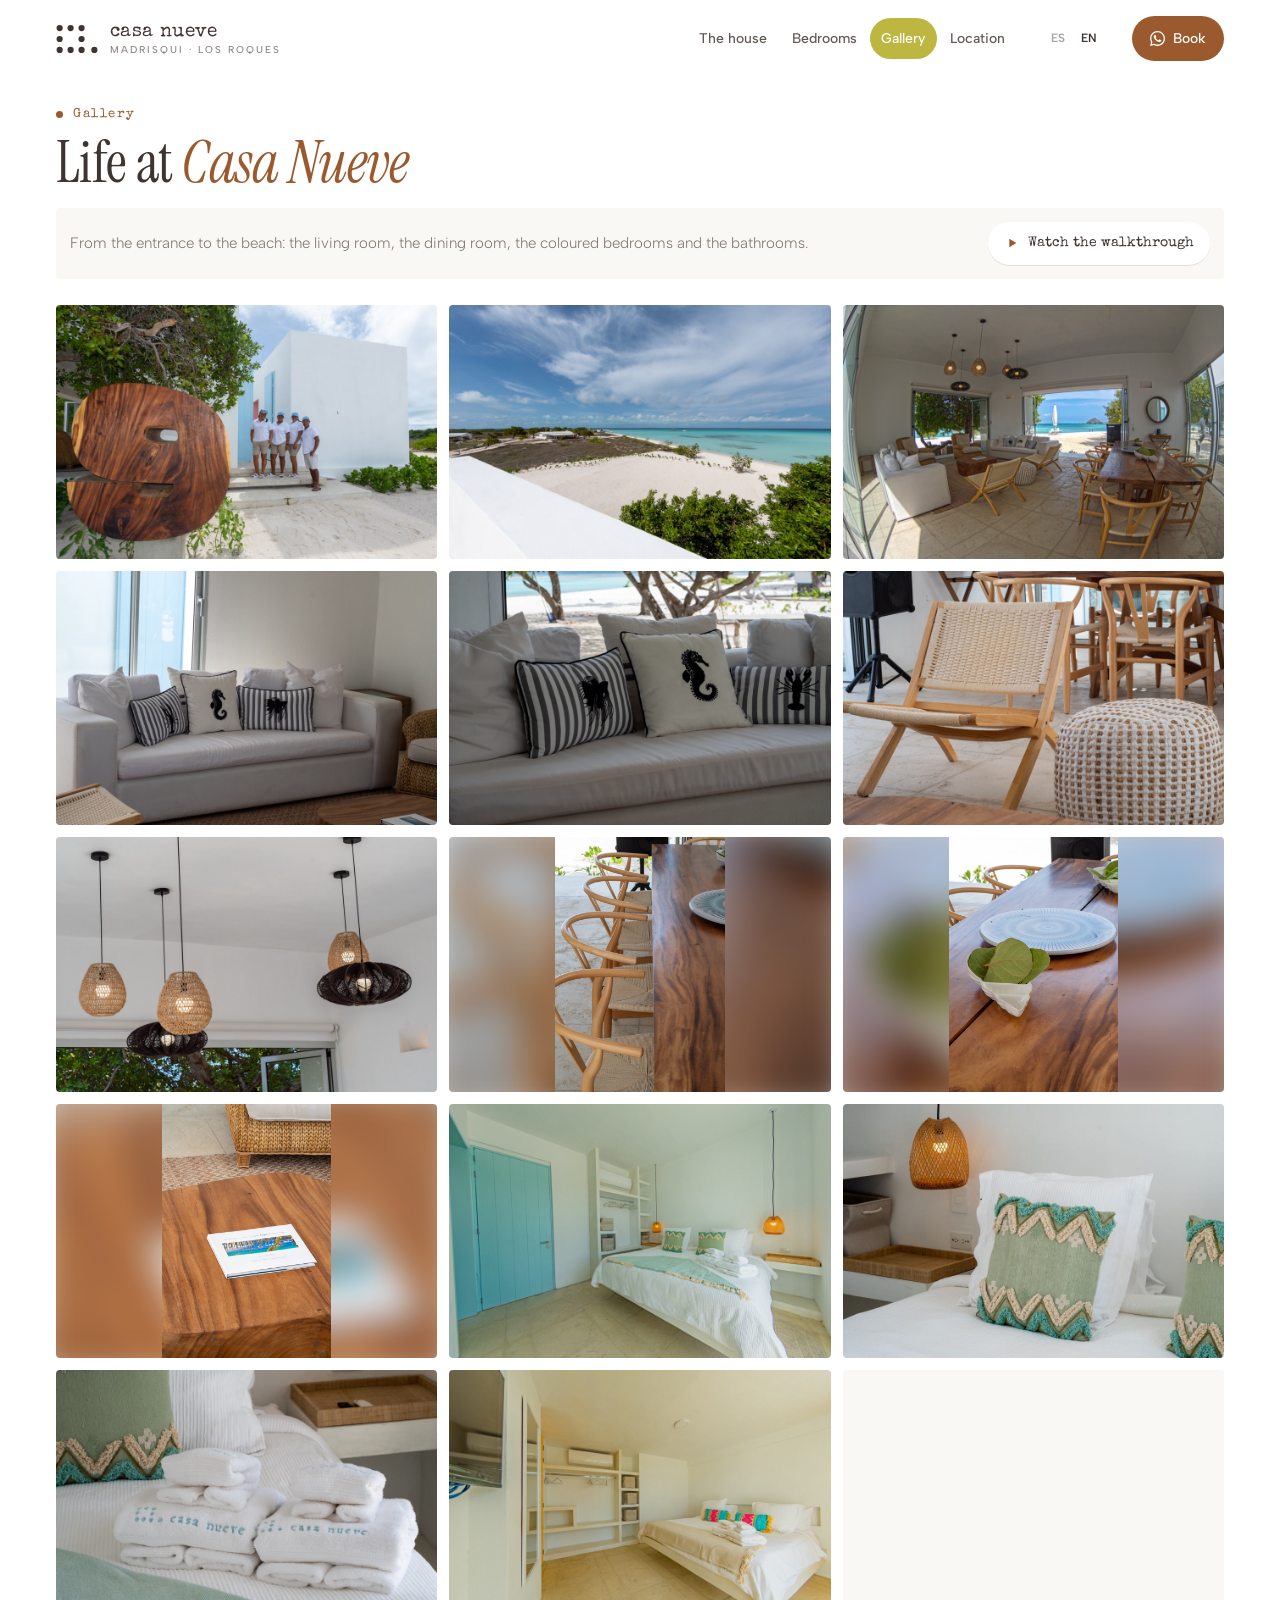
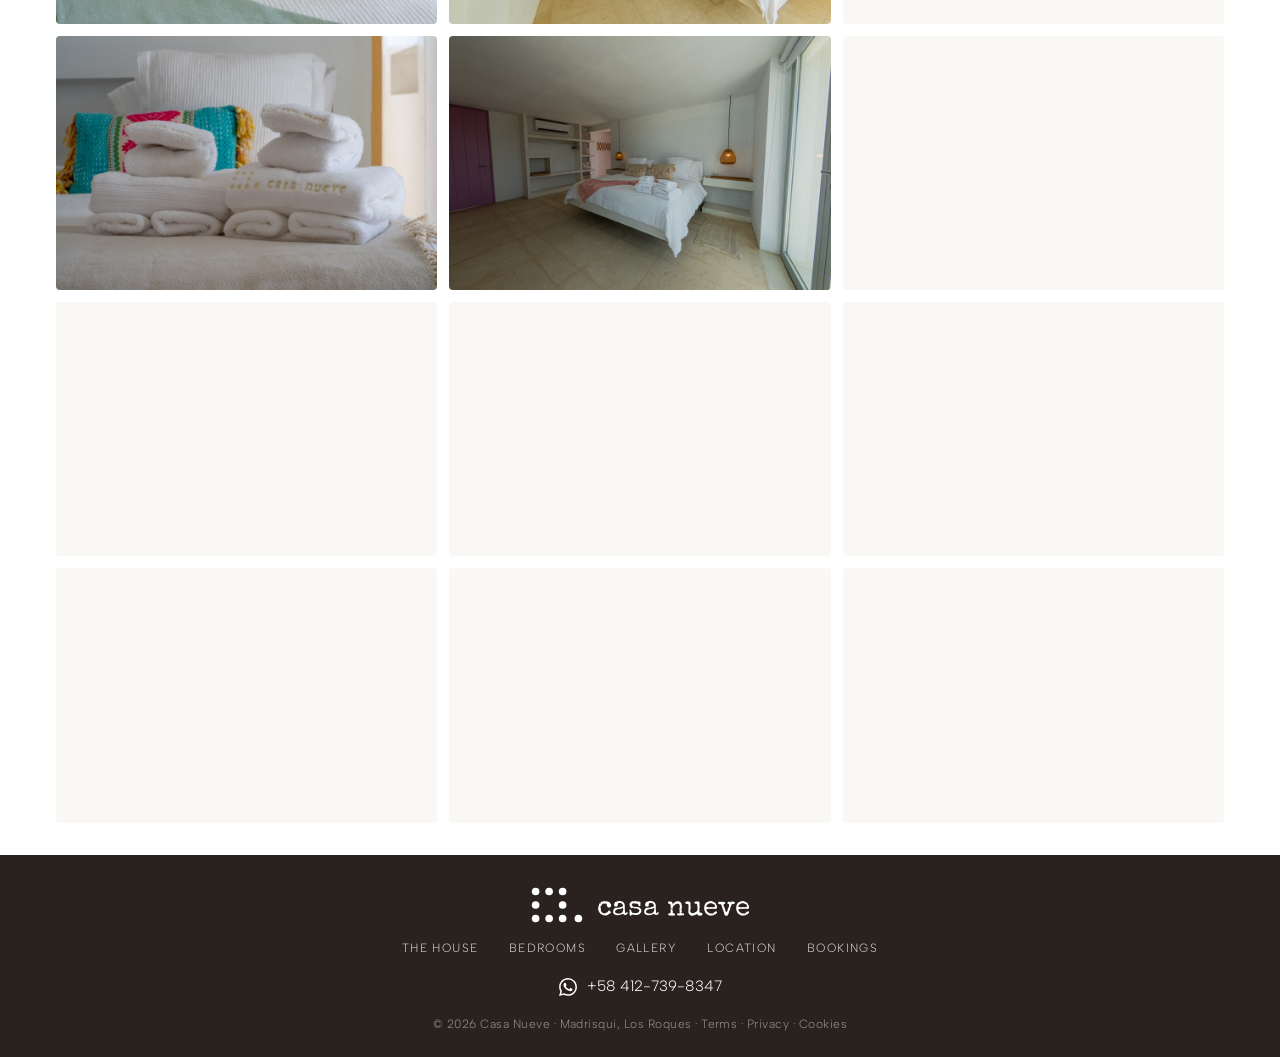
==== galeria.html @ b8d2f93c "Casa Nueve: sitio con portada 3D del 9 de madera, legales y galería Co-Authored-By: Claude Opus 5.5 " ====
<!DOCTYPE html>
<html lang="es">
<head>
<meta charset="UTF-8">
<meta name="viewport" content="width=device-width, initial-scale=1.0">
<title>Galería | Casa Nueve, Madrisqui · Los Roques</title>
<meta name="description" content="Fotos de Casa Nueve, casa privada frente al mar en Madrisqui, Los Roques: sala y comedor, habitaciones de colores, detalles y baños.">
<meta name="robots" content="index, follow">
<meta name="theme-color" content="#FFFFFF">
<link rel="canonical" href="https://casa-nueve.vercel.app/galeria.html">
<meta property="og:type" content="website">
<meta property="og:site_name" content="Casa Nueve">
<meta property="og:title" content="Galería — Casa Nueve, Los Roques">
<meta property="og:url" content="https://casa-nueve.vercel.app/galeria.html">
<meta property="og:image" content="https://casa-nueve.vercel.app/img/og-casa-nueve.jpg">
<link rel="icon" type="image/svg+xml" href="favicon.svg">
<link rel="icon" type="image/png" sizes="32x32" href="favicon-32.png">
<link rel="apple-touch-icon" href="favicon-180.png">
<link rel="preconnect" href="https://fonts.googleapis.com">
<link rel="preconnect" href="https://fonts.gstatic.com" crossorigin>
<link href="https://fonts.googleapis.com/css2?family=Instrument+Serif:ital@0;1&family=Albert+Sans:wght@300;400;500;600&family=Special+Elite&display=swap" rel="stylesheet">
<link rel="stylesheet" href="css/styles.css?v=2">
<style>
  .gal-top { padding: 104px 0 8px; }
  .gal-top .s-title { margin-bottom: 6px; }
  .gal-video { display: grid; grid-template-columns: 1fr auto; gap: 24px; align-items: center; margin: 14px 0 18px; padding: 14px; background: var(--paper); border-radius: 4px; }
  .gal-video p { font-size: 15px; color: var(--muted); }
  .gal-video button { display: inline-flex; align-items: center; gap: 8px; font-family: var(--f-t); font-size: 14px; padding: 10px 16px; border-radius: 999px; background: var(--white); box-shadow: 0 1px 0 var(--line); }
  .gal-video svg { color: var(--wood); }
  .grid { display: grid; grid-template-columns: repeat(3, 1fr); gap: 12px; padding-bottom: 32px; }
  .cell { position: relative; aspect-ratio: 3 / 2; overflow: hidden; border-radius: 4px; background: var(--paper); }
  .cell img { width: 100%; height: 100%; object-fit: cover; transition: transform 1.1s var(--ease); }
  .cell.is-v img { object-fit: contain; position: relative; z-index: 1; }
  .cell.is-v::before { content: ''; position: absolute; inset: -20px; background: var(--bg) center / cover; filter: blur(18px) brightness(.95); }
  .cell:hover img { transform: scale(1.04); }
  .cell span { position: absolute; z-index: 2; left: 10px; bottom: 10px; padding: 6px 10px; border-radius: 999px; background: rgba(255,255,255,.92); font-family: var(--f-t); font-size: 12px; opacity: 0; transform: translateY(6px); transition: opacity .4s, transform .4s var(--ease); }
  .cell:hover span, .cell:focus-visible span { opacity: 1; transform: none; }
  @media (max-width: 900px) { .grid { grid-template-columns: repeat(2, 1fr); gap: 8px; } }
  @media (max-width: 768px) { .gal-top { padding-top: 82px; } .grid { padding-bottom: 16px; } .gal-video { grid-template-columns: 1fr; gap: 10px; } }
  @media (max-width: 480px) { .grid { grid-template-columns: 1fr; } }
</style>
<script>document.documentElement.classList.add('js');</script>
</head>
<body>

<svg xmlns="http://www.w3.org/2000/svg" style="display:none" aria-hidden="true">
  <defs>
    <symbol id="dots" viewBox="0 0 230 160"><circle cx="20" cy="20" r="17"/><circle cx="80" cy="20" r="17"/><circle cx="140" cy="20" r="17"/><circle cx="20" cy="80" r="17"/><circle cx="140" cy="80" r="17"/><circle cx="20" cy="140" r="17"/><circle cx="80" cy="140" r="17"/><circle cx="140" cy="140" r="17"/><circle cx="210" cy="140" r="17"/></symbol>
    <symbol id="i-wa" viewBox="0 0 24 24"><path fill="currentColor" d="M17.47 14.38c-.3-.15-1.76-.87-2.03-.97-.27-.1-.47-.15-.67.15-.2.3-.77.97-.94 1.17-.17.2-.35.22-.64.07-.3-.15-1.26-.46-2.4-1.48-.89-.79-1.49-1.77-1.66-2.07-.17-.3-.02-.46.13-.61.13-.13.3-.35.45-.52.15-.17.2-.3.3-.5.1-.2.05-.37-.02-.52-.08-.15-.67-1.61-.92-2.21-.24-.58-.49-.5-.67-.51h-.57c-.2 0-.52.07-.79.37-.27.3-1.04 1.02-1.04 2.48s1.07 2.88 1.21 3.08c.15.2 2.1 3.2 5.08 4.49.71.31 1.26.49 1.69.63.71.23 1.36.2 1.87.12.57-.09 1.76-.72 2.01-1.41.25-.69.25-1.29.17-1.41-.07-.13-.27-.2-.57-.35M12.05 21.79h-.01a9.87 9.87 0 0 1-5.03-1.38l-.36-.21-3.74.98 1-3.65-.24-.37a9.86 9.86 0 0 1-1.51-5.26c0-5.45 4.44-9.88 9.89-9.88 2.64 0 5.12 1.03 6.99 2.9a9.82 9.82 0 0 1 2.89 6.99c0 5.45-4.44 9.88-9.88 9.88m8.41-18.29A11.82 11.82 0 0 0 12.05 0C5.5 0 .16 5.34.16 11.89c0 2.1.55 4.14 1.59 5.95L.06 24l6.3-1.65a11.88 11.88 0 0 0 5.68 1.45h.01c6.55 0 11.89-5.34 11.89-11.89 0-3.18-1.24-6.16-3.48-8.41"/></symbol>
    <symbol id="i-play" viewBox="0 0 24 24"><path fill="currentColor" d="M8 5.5v13l10.5-6.5z"/></symbol>
  </defs>
</svg>

<header class="header is-solid" id="header">
  <a href="index.html" class="brand" aria-label="Casa Nueve, ir al inicio">
    <svg class="brand__logo" aria-hidden="true"><use href="#dots"/></svg>
    <span class="brand__word"><b>casa nueve</b><span>Madrisqui · Los Roques</span></span>
  </a>
  <nav class="header__nav" aria-label="Principal" data-current="2">
    <a href="index.html#casa" data-es="La casa" data-en="The house">La casa</a>
    <a href="index.html#habitaciones" data-es="Habitaciones" data-en="Bedrooms">Habitaciones</a>
    <a href="galeria.html" aria-current="page" data-es="Galería" data-en="Gallery">Galería</a>
    <a href="index.html#ubicacion" data-es="Ubicación" data-en="Location">Ubicación</a>
  </nav>
  <div class="lang" role="group" aria-label="Idioma / Language"><button data-lang="es" class="active">ES</button><button data-lang="en">EN</button></div>
  <a class="header__cta" data-wa target="_blank" rel="noopener noreferrer"><svg width="15" height="15" aria-hidden="true"><use href="#i-wa"/></svg><span data-es="Reservar" data-en="Book">Reservar</span></a>
</header>

<main>
  <section class="gal-top">
    <div class="wrap">
      <p class="s-label" data-es="Galería" data-en="Gallery">Galería</p>
      <h1 class="s-title" data-html data-es="Así se vive <em>Casa Nueve</em>" data-en="Life at <em>Casa Nueve</em>">Así se vive <em>Casa Nueve</em></h1>
      <div class="gal-video">
        <p data-es="De la entrada a la playa: la sala, el comedor, las habitaciones de colores y los baños." data-en="From the entrance to the beach: the living room, the dining room, the coloured bedrooms and the bathrooms.">De la entrada a la playa: la sala, el comedor, las habitaciones de colores y los baños.</p>
        <button id="video-btn"><svg width="16" height="16"><use href="#i-play"/></svg><span data-es="Ver el recorrido" data-en="Watch the walkthrough">Ver el recorrido</span></button>
      </div>
    </div>
  </section>
  <section>
    <div class="wrap"><div class="grid" id="grid"></div></div>
  </section>
</main>

<footer class="footer">
  <div class="wrap foot">
    <a href="index.html" class="foot__brand" aria-label="Casa Nueve"><svg aria-hidden="true"><use href="#dots"/></svg><span>casa nueve</span></a>
    <nav class="foot__nav" aria-label="Pie de página">
      <a href="index.html#casa" data-es="La casa" data-en="The house">La casa</a>
      <a href="index.html#habitaciones" data-es="Habitaciones" data-en="Bedrooms">Habitaciones</a>
      <a href="galeria.html" data-es="Galería" data-en="Gallery">Galería</a>
      <a href="index.html#ubicacion" data-es="Ubicación" data-en="Location">Ubicación</a>
      <a href="index.html#contacto" data-es="Reservas" data-en="Bookings">Reservas</a>
    </nav>
    <a class="foot__wa" data-wa target="_blank" rel="noopener noreferrer"><svg width="18" height="18" aria-hidden="true"><use href="#i-wa"/></svg>+58 412-739-8347</a>
    <p class="foot__copy">© 2026 Casa Nueve · Madrisqui, Los Roques · <a href="terminos.html" data-es="Términos" data-en="Terms">Términos</a> · <a href="privacidad.html" data-es="Privacidad" data-en="Privacy">Privacidad</a> · <a href="cookies.html">Cookies</a></p>
  </div>
</footer>

<a id="float-wa" class="is-on" data-wa target="_blank" rel="noopener noreferrer" aria-label="Reservar por WhatsApp"><svg width="26" height="26"><use href="#i-wa"/></svg></a>

<div id="lb" role="dialog" aria-modal="true" aria-label="Visor de fotos" hidden>
  <button class="lb-x" id="lb-x" aria-label="Cerrar">✕</button>
  <button class="lb-nav lb-prev" id="lb-prev" aria-label="Anterior">←</button>
  <figure class="lb-fig"><img id="lb-img" src="" alt=""><video id="lb-video" controls playsinline hidden></video><figcaption id="lb-cap"></figcaption></figure>
  <button class="lb-nav lb-next" id="lb-next" aria-label="Siguiente">→</button>
  <p class="lb-count" id="lb-count" aria-live="polite"></p>
</div>

<script src="js/fotos.js?v=1"></script>
<script>
  (function () {
    var g = document.getElementById('grid'), html = '';
    NUEVE.fotos.forEach(function (p, i) {
      html += '<button class="cell rv' + (p.v ? ' is-v' : '') + '" data-foto="' + p.f + '"' + (p.v ? ' style="--bg:url(img/casa/' + p.f + '-900.jpg)"' : '') + '>' +
        '<img src="img/casa/' + p.f + '-900.jpg" alt="' + p.es + '" width="' + (p.v ? 600 : 900) + '" height="' + (p.v ? 900 : 600) + '"' + (i > 5 ? ' loading="lazy"' : '') + ' decoding="async">' +
        '<span data-es="' + p.es + '" data-en="' + p.en + '">' + p.es + '</span></button>';
    });
    g.innerHTML = html;
  })();
</script>
<script src="js/main.js?v=2"></script>
</body>
</html>
---- css/styles.css ----
/* ══════════ Casa Nueve · Madrisqui, Los Roques ══════════
   Blanco + madera + los colores de las puertas de la casa (aguamarina, orquídea, lima).
   Medidas de sección de Casa Panza: 32px (16px en móvil), contenedor 1300/56, títulos 38–58px. */
:root {
  --white: #FFFFFF;
  --paper: #FAF8F4;
  --ink: #3E3431;
  --ink-2: #2A221F;
  --muted: #7A6E68;
  --wood: #9A5A2E;
  --wood-d: #5A3219;
  --wood-l: #C99466;
  --aqua: #5FBDBF;
  --orchid: #B4568E;
  --lime: #BDB741;
  --line: rgba(62, 52, 49, .12);
  --wa: #1FAF5A;
  --f-d: 'Instrument Serif', 'Times New Roman', serif;
  --f-b: 'Albert Sans', system-ui, -apple-system, sans-serif;
  --f-t: 'Special Elite', 'American Typewriter', 'Courier New', monospace;
  --ease: cubic-bezier(.22, 1, .36, 1);
  --gutter: 56px;
}
*, *::before, *::after { box-sizing: border-box; margin: 0; padding: 0; }
html { -webkit-text-size-adjust: 100%; text-size-adjust: 100%; overflow-x: clip; }
body { font-family: var(--f-b); font-weight: 300; color: var(--ink); background: var(--white); line-height: 1.65; overflow-x: clip; -webkit-font-smoothing: antialiased; -webkit-tap-highlight-color: transparent; }
img, svg, canvas, iframe, video { display: block; max-width: 100%; }
img { height: auto; }
a { color: inherit; text-decoration: none; }
button { font: inherit; color: inherit; background: none; border: 0; cursor: pointer; text-align: inherit; }
:focus-visible { outline: 2px solid var(--wood); outline-offset: 3px; border-radius: 4px; }
::selection { background: var(--wood); color: #fff; }
section[id] { scroll-margin-top: 70px; }
.sr { position: absolute; width: 1px; height: 1px; overflow: hidden; clip: rect(0 0 0 0); white-space: nowrap; }

.wrap { width: 100%; max-width: 1300px; margin: 0 auto; padding: 0 var(--gutter); }
.sec { padding: 32px 0; position: relative; }
.sec--tint { background: var(--paper); }
.sec--line { border-top: 1px solid var(--line); }

/* encabezados */
.s-label { font-family: var(--f-t); font-size: 13px; letter-spacing: .12em; color: var(--wood); margin-bottom: 8px; display: flex; align-items: center; gap: 10px; }
.s-label::before { content: ''; width: 7px; height: 7px; border-radius: 50%; background: currentColor; flex: none; }
.s-title { font-family: var(--f-d); font-weight: 400; font-size: clamp(38px, 5vw, 58px); line-height: 1.04; letter-spacing: -.012em; color: var(--ink); margin-bottom: 14px; }
.s-title em { color: var(--wood); }
.s-sub { font-size: 17px; line-height: 1.8; color: var(--muted); max-width: 580px; }
.sec-hd { text-align: center; margin-bottom: 20px; }
.sec-hd .s-label { justify-content: center; }
.sec-hd .s-sub { margin: 0 auto; }
.sec-hd--row { display: flex; align-items: flex-end; justify-content: space-between; gap: 24px; text-align: left; }
.sec-hd--row .s-label { justify-content: flex-start; }

/* botones */
.btn { display: inline-flex; align-items: center; justify-content: center; gap: 10px; padding: 15px 26px; border-radius: 999px; font-weight: 500; font-size: 15px; letter-spacing: .02em; line-height: 1; white-space: nowrap; transition: transform .5s var(--ease), background .3s, color .3s, border-color .3s; }
.btn .arr { transition: transform .4s var(--ease); }
.btn:hover .arr { transform: translateX(5px); }
.btn-wa { background: var(--wa); color: #fff; }
.btn-wa:hover { background: #17994d; }
.btn-line { border: 1px solid rgba(62, 52, 49, .28); margin-bottom: 18px; }
.btn-line:hover { background: var(--ink); border-color: var(--ink); color: #fff; }
.btn-lg { padding: 20px 38px; font-size: 16px; }

/* ── pantalla de carga ── */
#loader { position: fixed; inset: 0; z-index: 300; background: var(--white); display: grid; place-items: center; transition: opacity .8s var(--ease), visibility .8s; }
#loader.is-out { opacity: 0; visibility: hidden; }
.ld { display: grid; justify-items: center; gap: 22px; }
.ld-dots { width: 104px; height: auto; fill: var(--ink); overflow: visible; }
.ld-dots circle { transform-box: fill-box; transform-origin: center; transform: scale(0); transition: transform .5s cubic-bezier(.34, 1.56, .64, 1); }
.ld-dots .ld-nine { fill: var(--wood); }
.ld.go .ld-dots circle { transform: scale(1); }
.ld-dots circle:nth-child(1) { transition-delay: .05s } .ld-dots circle:nth-child(2) { transition-delay: .13s }
.ld-dots circle:nth-child(3) { transition-delay: .21s } .ld-dots circle:nth-child(4) { transition-delay: .29s }
.ld-dots circle:nth-child(5) { transition-delay: .37s } .ld-dots circle:nth-child(6) { transition-delay: .45s }
.ld-dots circle:nth-child(7) { transition-delay: .53s } .ld-dots circle:nth-child(8) { transition-delay: .61s }
.ld-dots circle:nth-child(9) { transition-delay: .85s; transition-duration: .7s }
.ld-word { font-family: var(--f-t); font-size: 30px; letter-spacing: .04em; color: var(--ink); line-height: 1; height: 1em; }
.ld-word span { display: inline-block; overflow: hidden; white-space: nowrap; width: 0; vertical-align: top; border-right: 2px solid transparent; }
.ld.go .ld-word span { animation: type 1s steps(10) 1.1s forwards, caret .5s step-end 1.1s 4; }
@keyframes type { to { width: 10.4ch; } }
@keyframes caret { 50% { border-color: var(--wood); } }
.ld-place { font-size: 11px; letter-spacing: .34em; text-transform: uppercase; color: var(--muted); opacity: 0; transform: translateY(6px); transition: opacity .7s, transform .7s var(--ease); transition-delay: 2.1s; }
.ld.go .ld-place { opacity: 1; transform: none; }

/* ── header (estructura de UNIMET Derecho, sin índice) ── */
.header { position: fixed; top: 0; left: 0; right: 0; z-index: 100; display: flex; align-items: center; gap: 28px; padding: 16px var(--gutter); color: var(--ink); transition: transform .6s var(--ease), background-color .4s, box-shadow .4s; }
.header.is-hidden { transform: translateY(-110%); }
.header.is-solid { background: rgba(255, 255, 255, .88); -webkit-backdrop-filter: blur(14px); backdrop-filter: blur(14px); box-shadow: 0 1px 0 var(--line); }
.brand { display: flex; align-items: center; gap: 12px; margin-right: auto; }
.brand__logo { width: 42px; height: 30px; fill: var(--ink); flex: none; transition: transform .6s var(--ease); }
.brand:hover .brand__logo { transform: translateX(3px); }
.brand__word { display: flex; flex-direction: column; line-height: 1.15; }
.brand__word b { font-family: var(--f-t); font-weight: 400; font-size: 19px; letter-spacing: .02em; }
.brand__word span { font-size: 10px; letter-spacing: .2em; text-transform: uppercase; font-weight: 500; opacity: .6; }
.header__nav { position: relative; display: flex; gap: 2px; white-space: nowrap; font-size: 14px; font-weight: 500; }
.header__nav a { position: relative; z-index: 1; padding: 9px clamp(8px, calc(2.6vw - 22px), 15px); border-radius: 999px; opacity: .82; transition: opacity .3s, color .35s; }
.header__nav a:hover { opacity: 1; }
.header__nav a.is-pill { color: #fff; opacity: 1; }
.nav__pill { position: absolute; left: 0; top: 0; width: 0; height: 100%; border-radius: 999px; background: var(--aqua); opacity: 0; pointer-events: none; transition: transform .45s cubic-bezier(.2, .8, .2, 1), width .45s cubic-bezier(.2, .8, .2, 1), opacity .3s, background-color .4s; }
.nav__pill[data-c="1"] { background: var(--orchid); }
.nav__pill[data-c="2"] { background: var(--lime); }
.nav__pill[data-c="3"] { background: var(--wood); }
.lang { display: flex; gap: 2px; font-size: 12px; font-weight: 600; letter-spacing: .08em; }
.lang button { padding: 6px 7px; opacity: .45; transition: opacity .3s; }
.lang button.active, .lang button:hover { opacity: 1; }
.header__cta { display: inline-flex; align-items: center; gap: 8px; padding: 11px 18px; border-radius: 999px; background: var(--wood); color: #fff; font-size: 14px; font-weight: 500; transition: background .3s; }
.header__cta:hover { background: var(--wood-d); }

/* ── portada ── */
.hero { position: relative; height: 270vh; background: var(--white); }
.hero__stage { position: sticky; top: 0; height: 100vh; height: 100svh; overflow: hidden; }
.hero__canvas { position: absolute; inset: 0; width: 100%; height: 100%; touch-action: pan-y; cursor: grab; }
.hero__canvas.is-grab { cursor: grabbing; }
.hero__fallback { position: absolute; left: 50%; top: 50%; width: min(60vh, 78vw); transform: translate(-50%, -50%); display: none; }
.no-webgl .hero__fallback { display: block; }
.hero__place { position: absolute; left: var(--gutter); bottom: 34px; display: flex; align-items: center; gap: 14px; font-family: var(--f-t); font-size: 15px; letter-spacing: .14em; color: var(--ink); }
.hero__place i { width: 34px; height: 1px; background: var(--wood); }
.hero__hint { position: absolute; right: var(--gutter); bottom: 34px; display: flex; align-items: center; gap: 12px; font-size: 11px; letter-spacing: .3em; text-transform: uppercase; color: var(--muted); transition: opacity .5s; }
.hero__hint i { position: relative; width: 1px; height: 34px; background: var(--line); overflow: hidden; }
.hero__hint i::after { content: ''; position: absolute; left: 0; top: -40%; width: 1px; height: 40%; background: var(--wood); animation: drip 1.8s var(--ease) infinite; }
@keyframes drip { to { top: 100%; } }
.hero.is-built .hero__hint { opacity: 0; }

/* ── la casa ── */
.casa { display: grid; grid-template-columns: 1fr 1.25fr; gap: 56px; align-items: center; }
.lead { font-size: 18px; line-height: 1.75; margin-bottom: 12px; color: var(--ink); }
.body { font-size: 16px; line-height: 1.8; color: var(--muted); }
.stats { display: flex; gap: 36px; margin-top: 22px; padding-top: 18px; border-top: 1px solid var(--line); }
.stats dt { font-family: var(--f-d); font-size: 44px; line-height: 1; color: var(--wood); }
.stats dd { font-size: 12px; letter-spacing: .14em; text-transform: uppercase; color: var(--muted); margin-top: 6px; }
.casa__ph { position: relative; overflow: hidden; border-radius: 4px; aspect-ratio: 3 / 2; }
.casa__ph img { width: 100%; height: 100%; object-fit: cover; transition: transform 1.2s var(--ease); }
.casa__ph:hover img { transform: scale(1.03); }
.ph-tag { position: absolute; left: 14px; bottom: 14px; padding: 7px 12px; border-radius: 999px; background: rgba(255, 255, 255, .9); font-family: var(--f-t); font-size: 12px; letter-spacing: .08em; }

/* ── habitaciones: puertas ── */
.doors { display: grid; grid-template-columns: repeat(4, 1fr); gap: 18px; }
.door { display: block; background: var(--white); border-radius: 4px; overflow: hidden; box-shadow: 0 1px 0 var(--line); transition: transform .6s var(--ease), box-shadow .6s var(--ease); }
.door__ph { position: relative; display: block; aspect-ratio: 4 / 3; overflow: hidden; border-top: 6px solid var(--door); }
.door__ph img { width: 100%; height: 100%; object-fit: cover; transition: transform 1.1s var(--ease); }
.door__ph::after { content: ''; position: absolute; inset: 0; background: var(--door); transform-origin: left; transform: scaleX(0); opacity: .9; mix-blend-mode: multiply; transition: transform .7s var(--ease); }
.door__txt { display: grid; grid-template-columns: auto 1fr; grid-template-rows: auto auto; column-gap: 12px; align-items: baseline; padding: 14px 16px 16px; }
.door__n { grid-row: span 2; font-family: var(--f-t); font-size: 13px; color: var(--door); filter: brightness(.85); }
.door__t { font-family: var(--f-d); font-size: 28px; line-height: 1.1; }
.door__d { font-size: 12px; letter-spacing: .14em; text-transform: uppercase; color: var(--muted); }
.door:hover { transform: translateY(-4px); box-shadow: 0 18px 40px -24px rgba(62, 52, 49, .45); }
.door:hover .door__ph img { transform: scale(1.05); }
.door:hover .door__ph::after { transform: scaleX(.025); }

/* ── galería (fila) ── */
.strip { display: grid; grid-template-columns: .62fr 1fr 1fr .62fr 1fr; gap: 12px; height: 330px; }
.strip__it { position: relative; overflow: hidden; border-radius: 4px; background: var(--paper); }
.strip__it img, .strip__it video { width: 100%; height: 100%; object-fit: cover; transition: transform 1.1s var(--ease); }
.strip__it:hover img, .strip__it:hover video { transform: scale(1.05); }
.strip__play { position: absolute; left: 10px; bottom: 10px; display: inline-flex; align-items: center; gap: 6px; padding: 7px 12px 7px 9px; border-radius: 999px; background: rgba(255, 255, 255, .92); font-family: var(--f-t); font-size: 12px; }
.strip__play svg { color: var(--wood); }

/* ── incluido ── */
.inc { display: grid; grid-template-columns: .62fr 2.6fr; gap: 40px; align-items: center; }
.inc__list { list-style: none; display: grid; grid-template-columns: repeat(5, 1fr); gap: 0; }
.inc__list li { display: grid; align-content: start; gap: 4px; padding: 8px 18px; border-left: 1px solid var(--line); }
.inc__list svg { width: 28px; height: 28px; color: var(--c); margin-bottom: 8px; }
.inc__list b { font-family: var(--f-d); font-weight: 400; font-size: 22px; line-height: 1.15; }
.inc__list span { font-size: 14px; color: var(--muted); }

/* ── mapa (460px a todo el ancho, como Casa Panza) ── */
.mapa { padding-top: 32px; border-top: 1px solid var(--line); }
.mapa__hd { display: flex; align-items: flex-end; justify-content: space-between; gap: 24px; }
.mapa__link { display: inline-flex; align-items: center; gap: 10px; margin-bottom: 20px; font-family: var(--f-t); font-size: 14px; letter-spacing: .06em; border-bottom: 1px solid var(--wood); padding-bottom: 4px; }
.mapa__link:hover { color: var(--wood); }
.mapa__frame { line-height: 0; }
.mapa__frame iframe { width: 100%; max-width: none; height: 460px; border: 0; filter: saturate(.9); }

/* ── reservas ── */
.reserva { background: var(--paper); padding: 32px 0; border-top: 1px solid var(--line); }
.reserva__in { display: grid; grid-template-columns: auto 1fr auto; gap: 40px; align-items: center; }
.reserva__dots { width: 96px; fill: var(--ink); overflow: visible; }
.reserva__dots circle { transform-box: fill-box; transform-origin: center; transition: transform .6s cubic-bezier(.34, 1.56, .64, 1), fill .4s; }
.reserva__dots circle:last-child { fill: var(--wood); }
.reserva:hover .reserva__dots circle:nth-child(3n+1) { fill: var(--aqua); }
.reserva:hover .reserva__dots circle:nth-child(3n+2) { fill: var(--orchid); }
.reserva:hover .reserva__dots circle:nth-child(3n) { fill: var(--lime); }
.reserva .s-title { margin-bottom: 6px; }

/* ── footer ── */
.footer { background: var(--ink-2); color: rgba(255, 255, 255, .78); padding: 32px 0 22px; text-align: center; }
.foot { display: grid; justify-items: center; gap: 16px; }
.foot__brand { display: flex; align-items: flex-end; gap: 14px; color: #fff; }
.foot__brand svg { width: 52px; height: 36px; fill: currentColor; }
.foot__brand span { font-family: var(--f-t); font-size: 28px; line-height: .9; }
.foot__nav { display: flex; flex-wrap: wrap; justify-content: center; gap: 8px 30px; font-size: 12px; letter-spacing: .12em; text-transform: uppercase; }
.foot__nav a:hover, .foot__copy a:hover { color: var(--wood-l); }
.foot__wa { display: inline-flex; align-items: center; gap: 10px; color: #fff; font-size: 15px; }
.foot__copy { font-size: 12px; color: rgba(255, 255, 255, .5); letter-spacing: .04em; }

/* WhatsApp flotante */
#float-wa { position: fixed; right: 22px; bottom: 22px; z-index: 90; width: 56px; height: 56px; border-radius: 50%; display: grid; place-items: center; background: var(--wa); color: #fff; box-shadow: 0 12px 30px -10px rgba(31, 175, 90, .7); transform: scale(0); transition: transform .5s var(--ease); }
#float-wa.is-on { transform: scale(1); }
#float-wa:hover { transform: scale(1.08); }

/* visor */
#lb { position: fixed; inset: 0; z-index: 400; background: rgba(255, 255, 255, .97); display: grid; place-items: center; }
#lb[hidden] { display: none; }
.lb-fig { display: grid; justify-items: center; gap: 12px; max-width: 88vw; }
.lb-fig img, .lb-fig video { max-width: 88vw; max-height: 80vh; width: auto; border-radius: 3px; }
#lb-cap { font-family: var(--f-t); font-size: 14px; color: var(--muted); letter-spacing: .04em; }
.lb-x, .lb-nav { position: absolute; width: 48px; height: 48px; border-radius: 50%; display: grid; place-items: center; font-size: 20px; color: var(--ink); transition: background .3s; }
.lb-x:hover, .lb-nav:hover { background: var(--paper); }
.lb-x { top: 18px; right: 18px; }
.lb-prev { left: 18px; top: 50%; translate: 0 -50%; }
.lb-next { right: 18px; top: 50%; translate: 0 -50%; }
.lb-count { position: absolute; top: 28px; left: 50%; translate: -50% 0; font-size: 12px; letter-spacing: .2em; color: var(--muted); }

/* aparición */
.js .rv { opacity: 0; transform: translateY(18px); transition: opacity .9s var(--ease), transform .9s var(--ease); }
.js .rv-img { clip-path: inset(0 0 100% 0); transition: clip-path 1.2s var(--ease); }
.js .rv.in { opacity: 1; transform: none; }
.js .rv-img.in { clip-path: inset(0); }

/* ── responsive ── */
@media (max-width: 1100px) {
  :root { --gutter: 36px; }
  .doors { grid-template-columns: repeat(2, 1fr); }
  .inc { grid-template-columns: 1fr; gap: 16px; }
}
@media (max-width: 900px) {
  .header__nav { display: none; }
  .casa { grid-template-columns: 1fr; gap: 24px; }
  .strip { grid-template-columns: 40% 64% 64% 40% 64%; height: 300px; overflow-x: auto; scroll-snap-type: x mandatory; margin-right: calc(var(--gutter) * -1); padding-right: var(--gutter); scrollbar-width: none; }
  .strip::-webkit-scrollbar { display: none; }
  .strip__it { scroll-snap-align: start; }
  .inc__list { grid-template-columns: repeat(3, 1fr); row-gap: 18px; }
  .reserva__in { grid-template-columns: 1fr; gap: 18px; justify-items: start; }
  .reserva__dots { width: 70px; }
}
@media (max-width: 768px) {
  :root { --gutter: 20px; }
  .sec, .reserva { padding: 16px 0; }
  .mapa { padding-top: 16px; }
  .s-title { font-size: 34px; }
  .header { padding: 12px var(--gutter); gap: 14px; }
  .brand__logo { width: 34px; height: 24px; }
  .brand__word b { font-size: 17px; }
  .sec-hd--row, .mapa__hd { flex-direction: column; align-items: flex-start; gap: 4px; }
  .btn-line { margin-bottom: 8px; }
  .mapa__link { margin-bottom: 14px; }
  .mapa__frame iframe { height: 340px; }
  .stats { gap: 26px; }
  .stats dt { font-size: 38px; }
  .hero { height: 230vh; }
  .hero__place { bottom: 26px; font-size: 13px; gap: 10px; }
  .hero__place i { width: 22px; }
  .hero__hint { bottom: 26px; }
  .hero__hint span { display: none; }
  .footer { padding: 22px 0 90px; }
  .lb-prev, .lb-next { top: auto; bottom: 18px; translate: none; }
}
@media (max-width: 560px) {
  :root { --gutter: 16px; }
  .header__cta span { display: none; }
  .header__cta { padding: 11px; }
  .doors { gap: 10px; }
  .door__txt { padding: 10px 10px 12px; column-gap: 8px; }
  .door__t { font-size: 22px; }
  .door__d { font-size: 10px; letter-spacing: .1em; }
  .door__n { font-size: 11px; }
  .inc__list { grid-template-columns: 1fr; row-gap: 12px; }
  .inc__list li { grid-template-columns: 36px 1fr; column-gap: 12px; padding: 6px 0 6px 14px; }
  .inc__list svg { grid-row: span 2; margin: 0; }
  .mapa__frame iframe { height: 280px; }
}
@media (prefers-reduced-motion: reduce) {
  .js .rv, .js .rv-img { opacity: 1; transform: none; clip-path: none; transition: none; }
}
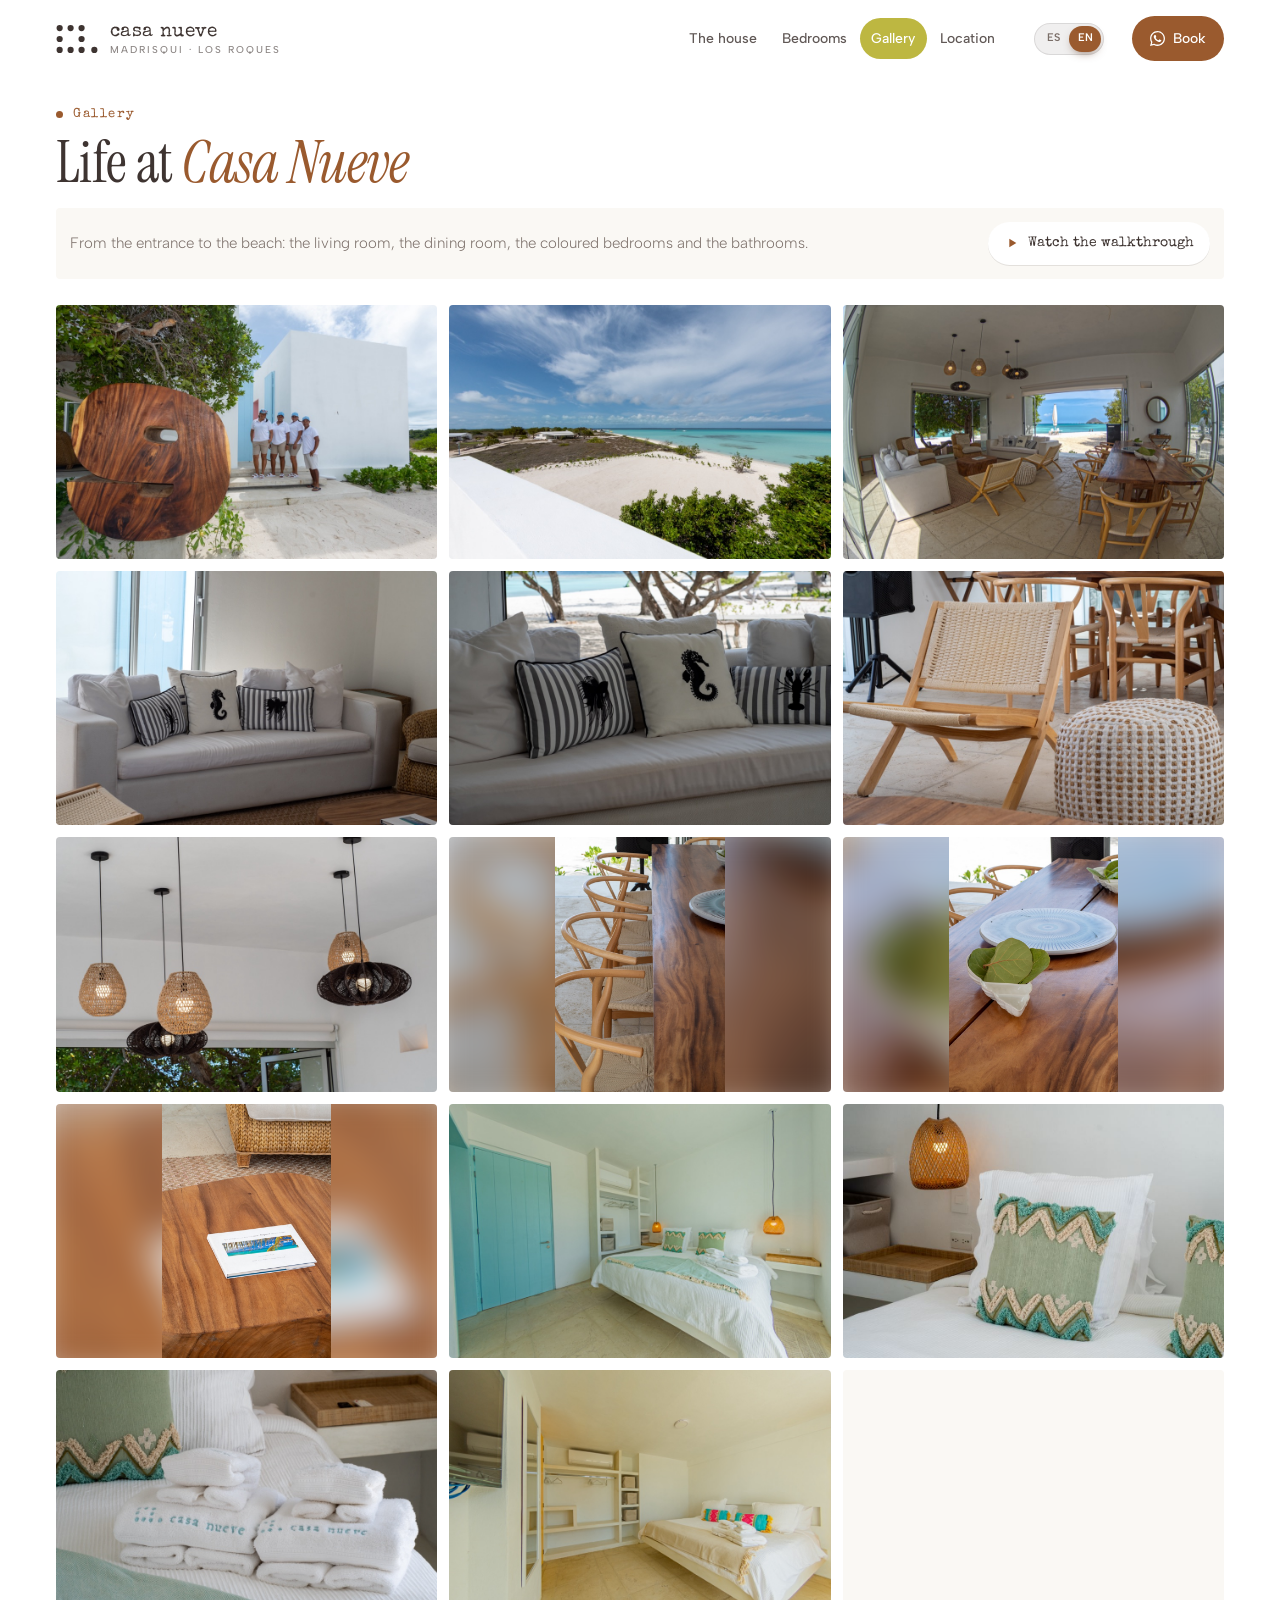
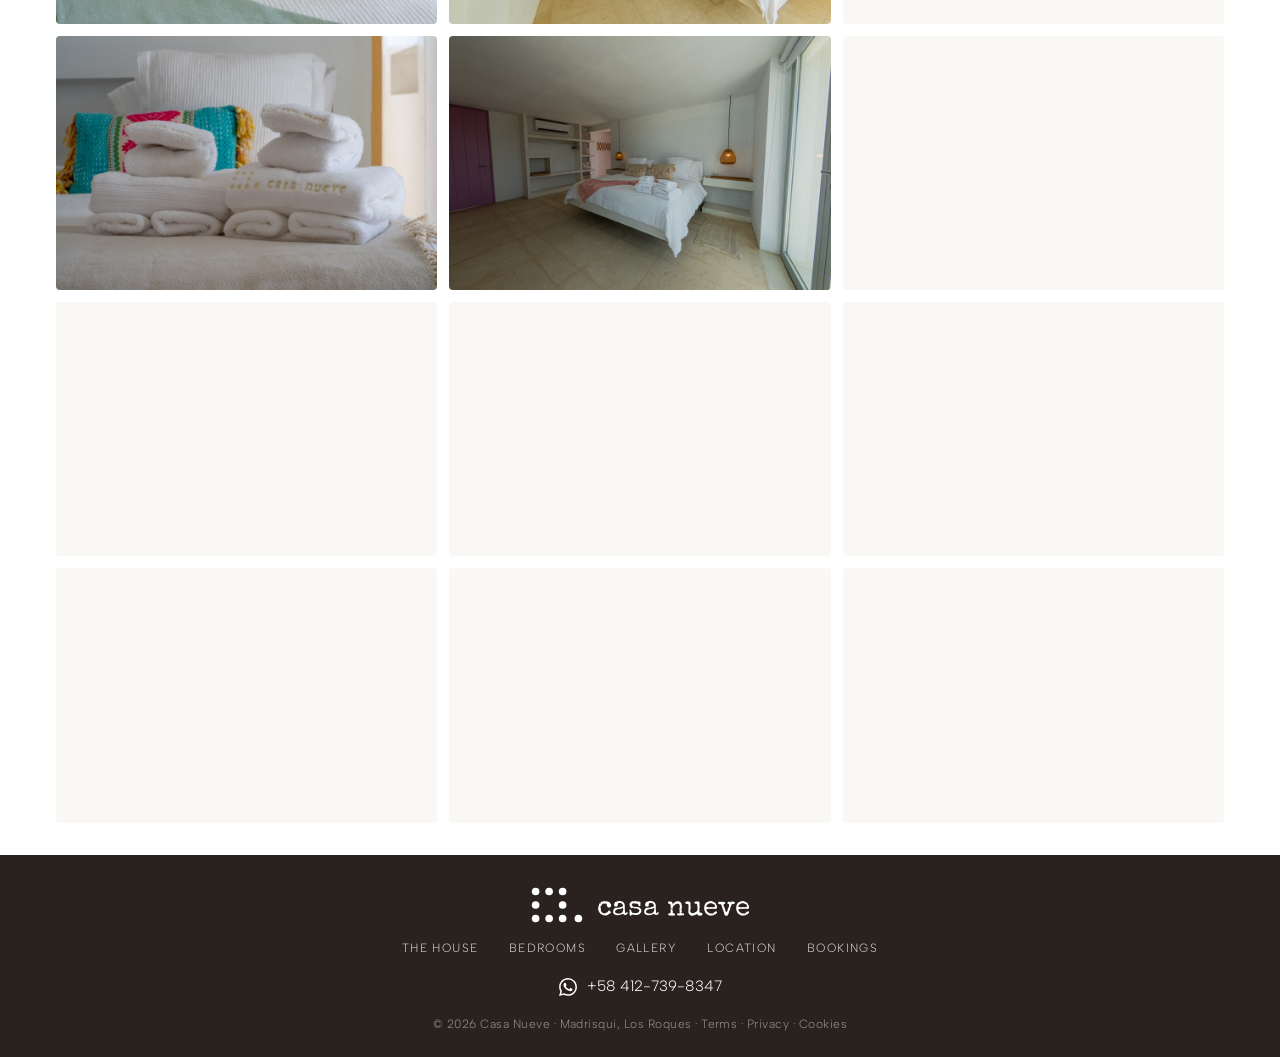
==== commit dd19fbb0: "Botón Ver galería de fotos (efecto UNIMET), interruptor ES/EN y puntos de Ubicación unidos por una l" ====
--- a/galeria.html
+++ b/galeria.html
@@ -19,7 +19,7 @@
 <link rel="preconnect" href="https://fonts.googleapis.com">
 <link rel="preconnect" href="https://fonts.gstatic.com" crossorigin>
 <link href="https://fonts.googleapis.com/css2?family=Instrument+Serif:ital@0;1&family=Albert+Sans:wght@300;400;500;600&family=Special+Elite&display=swap" rel="stylesheet">
-<link rel="stylesheet" href="css/styles.css?v=2">
+<link rel="stylesheet" href="css/styles.css?v=5">
 <style>
   .gal-top { padding: 104px 0 8px; }
   .gal-top .s-title { margin-bottom: 6px; }
@@ -62,7 +62,7 @@
     <a href="galeria.html" aria-current="page" data-es="Galería" data-en="Gallery">Galería</a>
     <a href="index.html#ubicacion" data-es="Ubicación" data-en="Location">Ubicación</a>
   </nav>
-  <div class="lang" role="group" aria-label="Idioma / Language"><button data-lang="es" class="active">ES</button><button data-lang="en">EN</button></div>
+  <div class="lang" role="group" aria-label="Idioma / Language"><span class="lang__knob" aria-hidden="true"></span><button data-lang="es" class="active" aria-pressed="true">ES</button><button data-lang="en" aria-pressed="false">EN</button></div>
   <a class="header__cta" data-wa target="_blank" rel="noopener noreferrer"><svg width="15" height="15" aria-hidden="true"><use href="#i-wa"/></svg><span data-es="Reservar" data-en="Book">Reservar</span></a>
 </header>
 
@@ -119,6 +119,6 @@
     g.innerHTML = html;
   })();
 </script>
-<script src="js/main.js?v=2"></script>
+<script src="js/main.js?v=5"></script>
 </body>
 </html>
--- a/css/styles.css
+++ b/css/styles.css
@@ -58,6 +58,29 @@
 .btn-wa:hover { background: #17994d; }
 .btn-line { border: 1px solid rgba(62, 52, 49, .28); margin-bottom: 18px; }
 .btn-line:hover { background: var(--ink); border-color: var(--ink); color: #fff; }
+/* botón de la galería: efecto de UNIMET (relleno que sube, texto que rueda, flecha, destello) */
+.btn-gal { position: relative; isolation: isolate; overflow: hidden; display: inline-flex; align-items: center; gap: 10px; height: 54px; padding: 0 30px; margin-bottom: 18px; border-radius: 999px;
+  color: var(--ink); box-shadow: inset 0 0 0 1.5px var(--ink); font: 500 15px/1 var(--f-b); letter-spacing: .01em; white-space: nowrap; -webkit-tap-highlight-color: transparent;
+  transition: transform .3s var(--ease), box-shadow .6s var(--ease), color .45s, gap .5s var(--ease); }
+.btn-gal::before { content: ''; position: absolute; inset: -1px; z-index: -1; background: var(--wood); transform: translateY(101%); border-radius: 50% 50% 0 0; transition: transform .7s var(--ease), border-radius .7s var(--ease); }
+.btn-gal::after { content: ''; position: absolute; top: 0; bottom: 0; left: 0; width: 45%; z-index: -1; pointer-events: none; background: linear-gradient(100deg, transparent, rgba(255, 255, 255, .3) 50%, transparent); transform: translateX(-140%) skewX(-18deg); }
+.btn-gal__ic svg { width: 19px; height: 19px; display: block; transition: transform .6s var(--ease); }
+.btn__roll { position: relative; display: inline-block; overflow: hidden; line-height: 1.25; }
+.btn__roll > span { display: block; transition: transform .6s var(--ease); }
+.btn__roll > span + span { position: absolute; left: 0; top: 100%; }
+.btn__arrow { display: inline-flex; width: 0; margin-left: -10px; overflow: hidden; opacity: 0; transition: width .55s var(--ease), margin .55s var(--ease), opacity .4s; }
+.btn__arrow svg { width: 18px; height: 18px; flex: none; transform: translateX(-12px); transition: transform .6s var(--ease); }
+.btn-gal:active { transform: scale(.96); }
+@media (hover: hover) {
+  .btn-gal:hover { color: #fff; box-shadow: inset 0 0 0 1.5px var(--wood), 0 18px 40px -16px rgba(154, 90, 46, .7); }
+  .btn-gal:hover::before { transform: translateY(0); border-radius: 0; }
+  .btn-gal:hover::after { transform: translateX(330%) skewX(-18deg); transition: transform 1.1s cubic-bezier(.3, .7, .2, 1) .12s; }
+  .btn-gal:hover .btn__roll > span { transform: translateY(-100%); }
+  .btn-gal:hover .btn__arrow { width: 18px; margin-left: 0; opacity: 1; }
+  .btn-gal:hover .btn__arrow svg { transform: none; }
+  .btn-gal:hover .btn-gal__ic svg { transform: rotate(-10deg) scale(1.08); }
+}
+@media (hover: none) { .btn__arrow { width: 18px; margin-left: 0; opacity: 1; } .btn__arrow svg { transform: none; } }
 .btn-lg { padding: 20px 38px; font-size: 16px; }
 
 /* ── pantalla de carga ── */
@@ -99,9 +122,13 @@
 .nav__pill[data-c="1"] { background: var(--orchid); }
 .nav__pill[data-c="2"] { background: var(--lime); }
 .nav__pill[data-c="3"] { background: var(--wood); }
-.lang { display: flex; gap: 2px; font-size: 12px; font-weight: 600; letter-spacing: .08em; }
-.lang button { padding: 6px 7px; opacity: .45; transition: opacity .3s; }
-.lang button.active, .lang button:hover { opacity: 1; }
+.lang { position: relative; display: grid; grid-template-columns: 1fr 1fr; width: 70px; height: 32px; padding: 3px; border-radius: 999px; background: rgba(62, 52, 49, .08); box-shadow: inset 0 0 0 1px var(--line); cursor: pointer; font-size: 11px; font-weight: 600; letter-spacing: .1em; }
+.lang button { position: relative; z-index: 1; display: grid; place-items: center; padding: 0; border-radius: 999px; color: var(--muted); transition: color .45s var(--ease); }
+.lang button.active { color: #fff; }
+.lang__knob { position: absolute; top: 3px; left: 3px; width: calc(50% - 3px); height: calc(100% - 6px); border-radius: 999px; background: var(--wood); box-shadow: 0 4px 10px -4px rgba(90, 50, 25, .7); transition: transform .5s cubic-bezier(.5, 1.6, .4, 1); }
+.lang.is-en .lang__knob { transform: translateX(100%); }
+.lang:active .lang__knob { width: calc(50% + 4px); }
+.lang.is-en:active .lang__knob { transform: translateX(calc(100% - 7px)); }
 .header__cta { display: inline-flex; align-items: center; gap: 8px; padding: 11px 18px; border-radius: 999px; background: var(--wood); color: #fff; font-size: 14px; font-weight: 500; transition: background .3s; }
 .header__cta:hover { background: var(--wood-d); }
 
@@ -164,10 +191,15 @@
 
 /* ── mapa (460px a todo el ancho, como Casa Panza) ── */
 .mapa { padding-top: 32px; border-top: 1px solid var(--line); }
-.mapa__hd { display: flex; align-items: flex-end; justify-content: space-between; gap: 24px; }
+.mapa__hd { position: relative; display: flex; align-items: flex-end; justify-content: space-between; gap: 24px; }
 .mapa__link { display: inline-flex; align-items: center; gap: 10px; margin-bottom: 20px; font-family: var(--f-t); font-size: 14px; letter-spacing: .06em; border-bottom: 1px solid var(--wood); padding-bottom: 4px; }
 .mapa__link:hover { color: var(--wood); }
 .mapa__frame { line-height: 0; }
+/* los nueve puntos del logo se dibujan con el scroll (absolutos: no cambian la altura) */
+.mapa__dots { position: absolute; left: 50%; top: 50%; width: 84px; height: auto; transform: translate(-50%, -62%); overflow: visible; pointer-events: none; }
+.mapa__dots circle { --k: 0; --f: 0; fill: var(--ink); fill-opacity: var(--f); stroke: var(--ink); stroke-width: 2.2; stroke-dasharray: 1; stroke-dashoffset: calc(1 - var(--k)); transform-box: fill-box; transform-origin: center; transform: scale(calc(.82 + var(--f) * .18)); }
+.mapa__dots circle:last-child { fill: var(--wood); stroke: var(--wood); }
+.md-line { fill: none; stroke: var(--wood); stroke-width: 1.6; stroke-linecap: round; stroke-linejoin: round; stroke-dasharray: 1; stroke-dashoffset: calc(1 - var(--l, 0)); opacity: var(--lo, .7); }
 .mapa__frame iframe { width: 100%; max-width: none; height: 460px; border: 0; filter: saturate(.9); }
 
 /* ── reservas ── */
@@ -241,8 +273,9 @@
   .brand__logo { width: 34px; height: 24px; }
   .brand__word b { font-size: 17px; }
   .sec-hd--row, .mapa__hd { flex-direction: column; align-items: flex-start; gap: 4px; }
-  .btn-line { margin-bottom: 8px; }
+  .btn-line, .btn-gal { margin-bottom: 8px; }
   .mapa__link { margin-bottom: 14px; }
+  .mapa__dots { left: auto; right: var(--gutter); top: 26px; width: 58px; transform: none; }
   .mapa__frame iframe { height: 340px; }
   .stats { gap: 26px; }
   .stats dt { font-size: 38px; }
@@ -257,6 +290,8 @@
 @media (max-width: 560px) {
   :root { --gutter: 16px; }
   .header__cta span { display: none; }
+  .lang { width: 60px; height: 30px; font-size: 10px; }
+  .brand__word span { white-space: nowrap; font-size: 9px; letter-spacing: .16em; }
   .header__cta { padding: 11px; }
   .doors { gap: 10px; }
   .door__txt { padding: 10px 10px 12px; column-gap: 8px; }
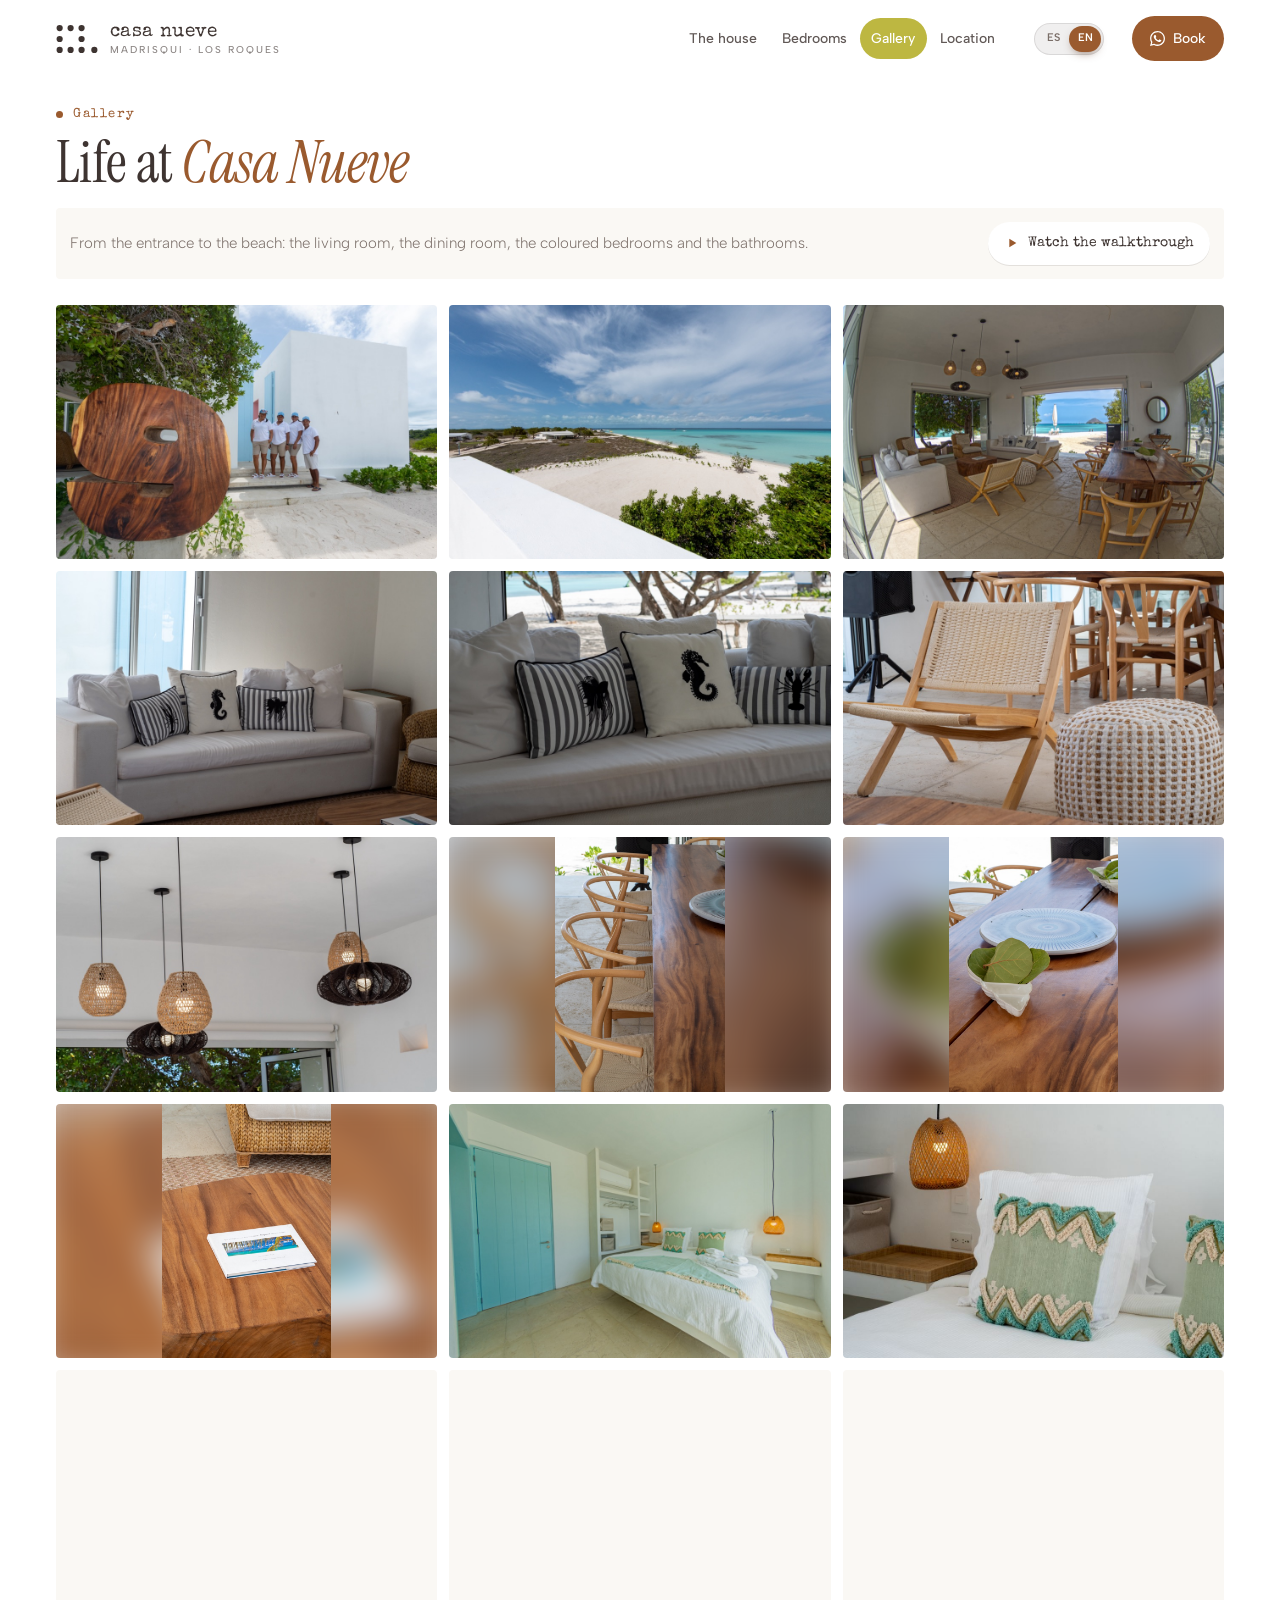
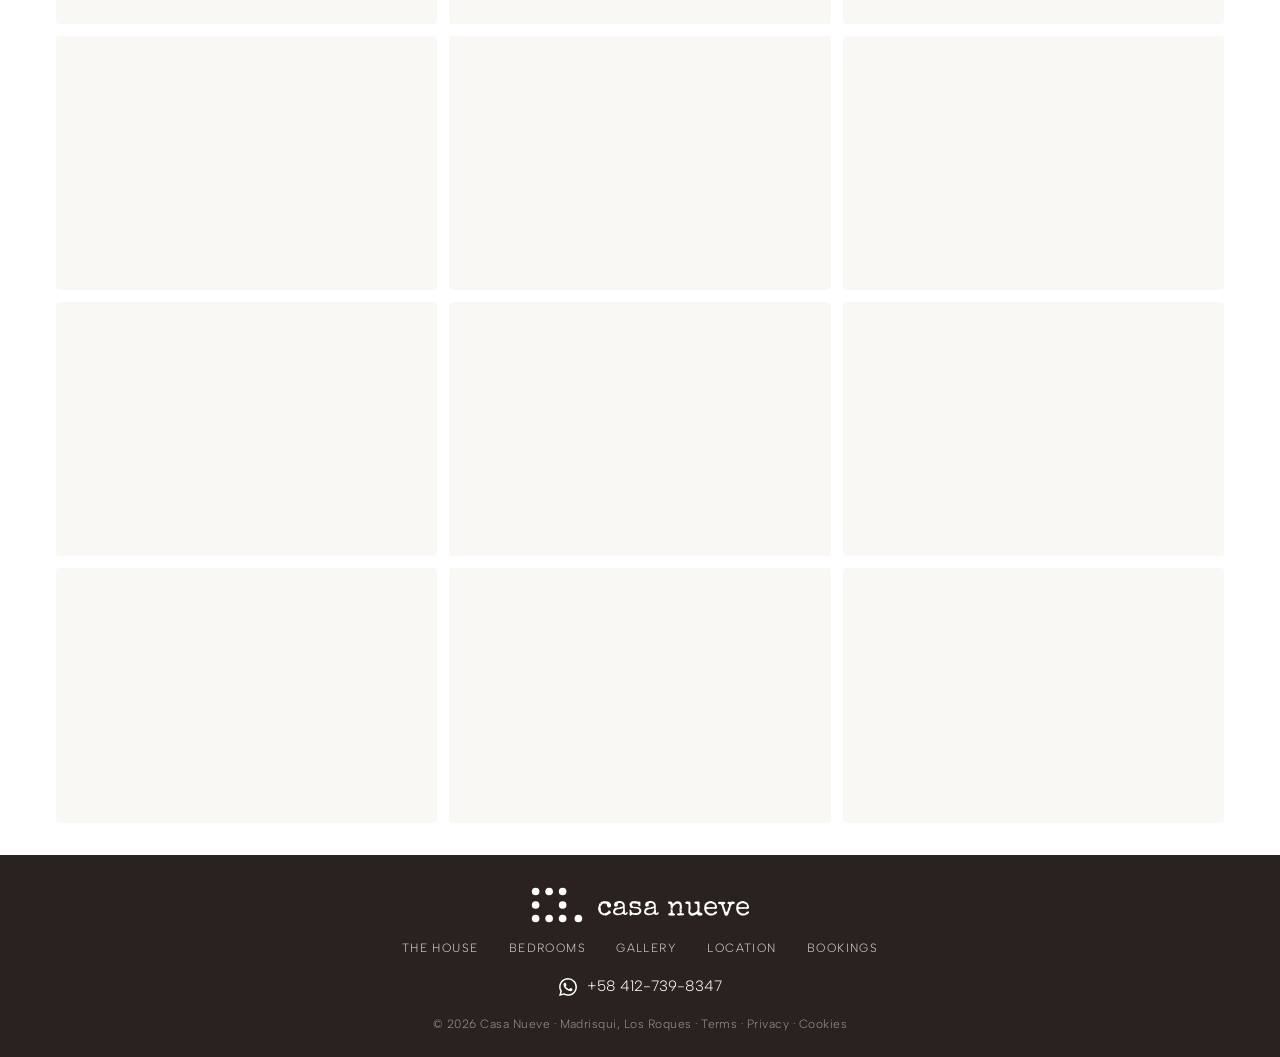
==== commit 51e2d5af: "Portada: madera real más fiel, la madera nace de las vetas dibujadas, boceto tipo plano con cotas, c" ====
--- a/galeria.html
+++ b/galeria.html
@@ -19,7 +19,7 @@
 <link rel="preconnect" href="https://fonts.googleapis.com">
 <link rel="preconnect" href="https://fonts.gstatic.com" crossorigin>
 <link href="https://fonts.googleapis.com/css2?family=Instrument+Serif:ital@0;1&family=Albert+Sans:wght@300;400;500;600&family=Special+Elite&display=swap" rel="stylesheet">
-<link rel="stylesheet" href="css/styles.css?v=5">
+<link rel="stylesheet" href="css/styles.css?v=6">
 <style>
   .gal-top { padding: 104px 0 8px; }
   .gal-top .s-title { margin-bottom: 6px; }
@@ -119,6 +119,6 @@
     g.innerHTML = html;
   })();
 </script>
-<script src="js/main.js?v=5"></script>
+<script src="js/main.js?v=6"></script>
 </body>
 </html>
--- a/css/styles.css
+++ b/css/styles.css
@@ -232,6 +232,7 @@
 /* visor */
 #lb { position: fixed; inset: 0; z-index: 400; background: rgba(255, 255, 255, .97); display: grid; place-items: center; }
 #lb[hidden] { display: none; }
+.lb-fig [hidden] { display: none !important; }
 .lb-fig { display: grid; justify-items: center; gap: 12px; max-width: 88vw; }
 .lb-fig img, .lb-fig video { max-width: 88vw; max-height: 80vh; width: auto; border-radius: 3px; }
 #lb-cap { font-family: var(--f-t); font-size: 14px; color: var(--muted); letter-spacing: .04em; }
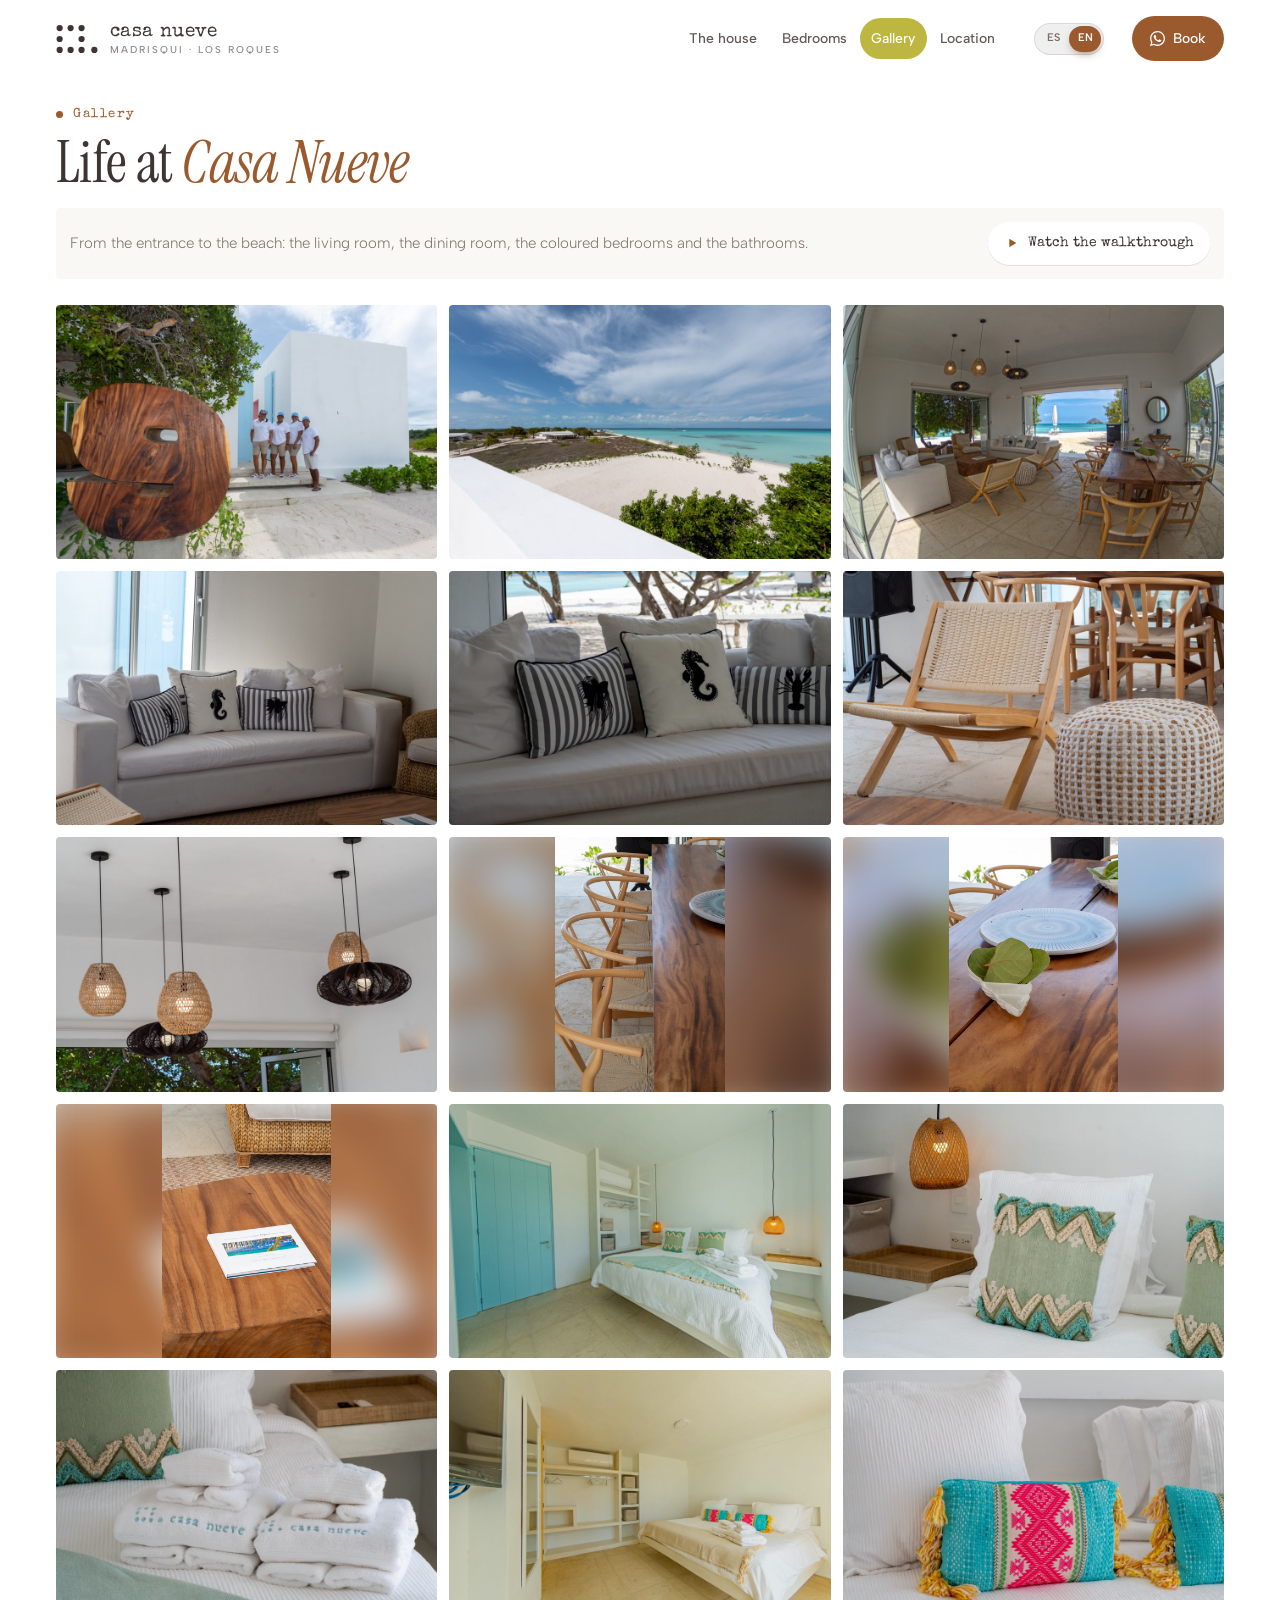
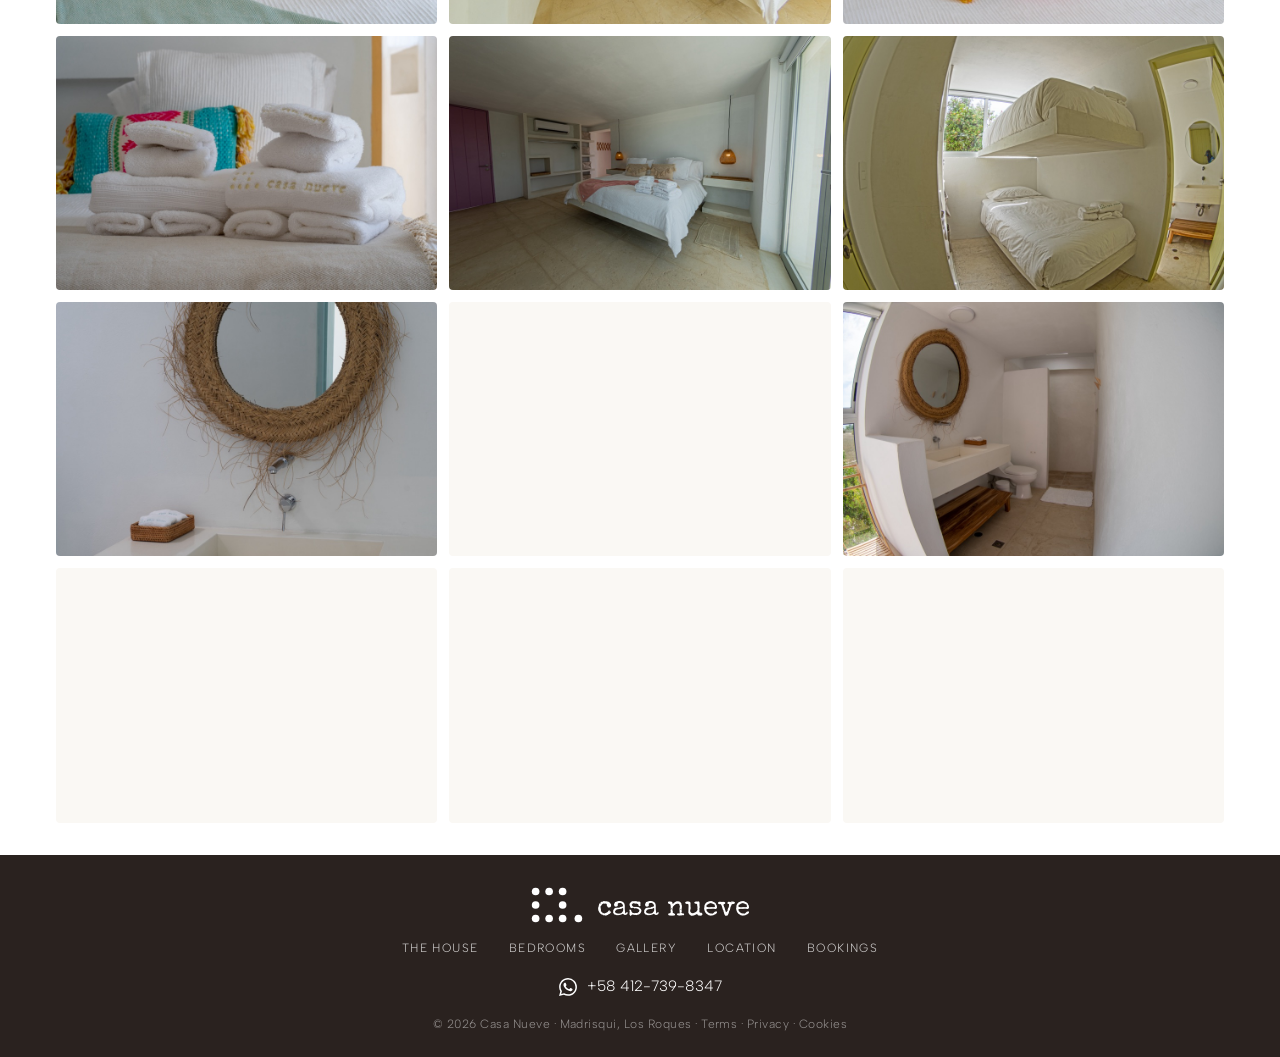
==== commit a9f14b3f: "Portada: la madera sube con un frente limpio y suave, scroll más largo, hueco superior con paredes d" ====
--- a/galeria.html
+++ b/galeria.html
@@ -19,7 +19,7 @@
 <link rel="preconnect" href="https://fonts.googleapis.com">
 <link rel="preconnect" href="https://fonts.gstatic.com" crossorigin>
 <link href="https://fonts.googleapis.com/css2?family=Instrument+Serif:ital@0;1&family=Albert+Sans:wght@300;400;500;600&family=Special+Elite&display=swap" rel="stylesheet">
-<link rel="stylesheet" href="css/styles.css?v=6">
+<link rel="stylesheet" href="css/styles.css?v=8">
 <style>
   .gal-top { padding: 104px 0 8px; }
   .gal-top .s-title { margin-bottom: 6px; }
--- a/css/styles.css
+++ b/css/styles.css
@@ -133,7 +133,7 @@
 .header__cta:hover { background: var(--wood-d); }
 
 /* ── portada ── */
-.hero { position: relative; height: 270vh; background: var(--white); }
+.hero { position: relative; height: 350vh; background: var(--white); }
 .hero__stage { position: sticky; top: 0; height: 100vh; height: 100svh; overflow: hidden; }
 .hero__canvas { position: absolute; inset: 0; width: 100%; height: 100%; touch-action: pan-y; cursor: grab; }
 .hero__canvas.is-grab { cursor: grabbing; }
@@ -280,7 +280,7 @@
   .mapa__frame iframe { height: 340px; }
   .stats { gap: 26px; }
   .stats dt { font-size: 38px; }
-  .hero { height: 230vh; }
+  .hero { height: 300vh; }
   .hero__place { bottom: 26px; font-size: 13px; gap: 10px; }
   .hero__place i { width: 22px; }
   .hero__hint { bottom: 26px; }
@@ -307,3 +307,7 @@
 @media (prefers-reduced-motion: reduce) {
   .js .rv, .js .rv-img { opacity: 1; transform: none; clip-path: none; transition: none; }
 }
+
+/* sin selección de texto en la página */
+body { -webkit-user-select: none; user-select: none; -webkit-touch-callout: none; }
+input, textarea { -webkit-user-select: text; user-select: text; }
